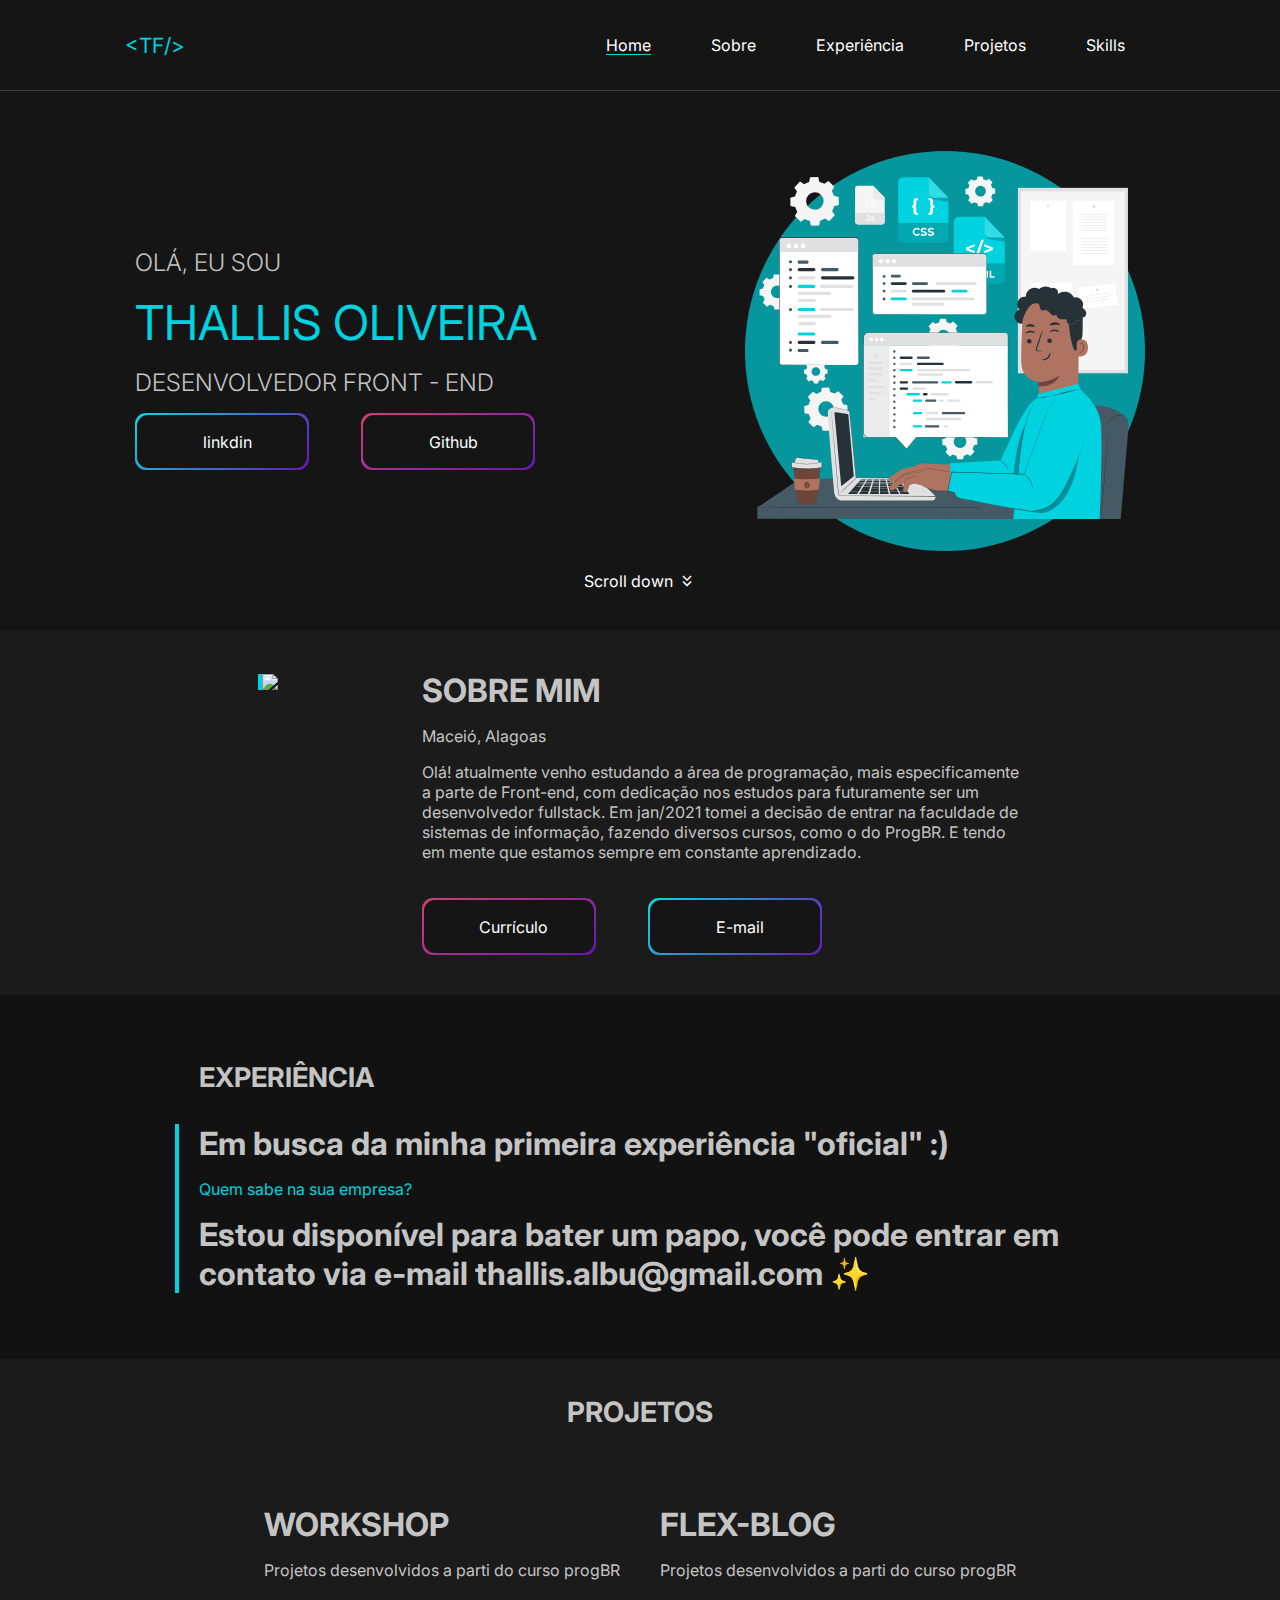
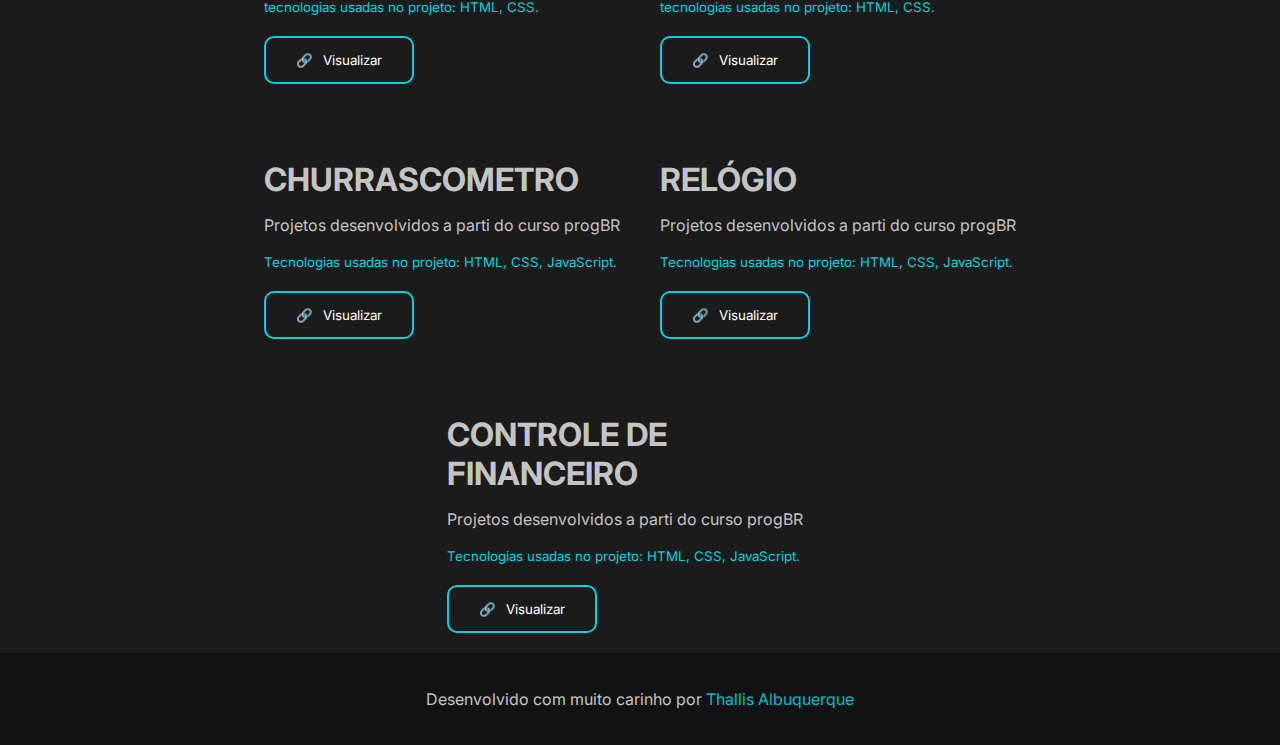
==== index.html @ 03c3c73e "portfolio" ====
<!DOCTYPE html>
<html lang="pt">
<head>
    <meta charset="UTF-8">
    <meta http-equiv="X-UA-Compatible" content="IE=edge">
    <meta name="viewport" content="width=device-width, initial-scale=1.0">
    <link rel="stylesheet" href="style.css">
    <script src="https://kit.fontawesome.com/e8c34b848c.js" crossorigin="anonymous"></script>
    <link rel="stylesheet" href="https://fonts.googleapis.com/css2?family=Material+Symbols+Outlined:opsz,wght,FILL,GRAD@20..48,100..700,0..1,-50..200" />
    <title>Thallis Fernando</title>
</head>
<body onresize="ajeitarMenu()">
 
    <header>
        <div class="cont-header">
            <div class="logo"> &lt;TF/&gt; </div>
            <nav>
                <a class="active" href="#">Home</a>
                <a href="#section-secundaria">Sobre</a>
                <a href="#exp">Experiência</a>
                <a href="#section4">Projetos</a>
                <a href="#">Skills</a>
            </nav>
            <!-- MENU CELULAR  -->
            <div class="menu-celular">
                <nav>
                    <a class="active" href="#">Home</a>
                    <a href="#section-secundaria">Sobre</a>
                    <a href="#exp">Experiência</a>
                    <a href="#section4">Projetos</a>
                    <a href="#">Skills</a>
                </nav>
            </div>
            <!-- MENU CELULAR  -->
            <i onclick="aparecerMenu()" class="material-symbols-outlined menu-h">
                menu
            </i>
        </div>
       
    </header>
    
    <section onclick="subirMenu()" id="section-principal">
        <div class="conteiner-i">
            <div class="names">
                <h1>OLÁ, EU SOU</h1>
                <span>THALLIS OLIVEIRA</span>
                <h1>DESENVOLVEDOR FRONT - END</h1>
                
                <div class="conteiner-btn">
                    <div id="linkdin-border">
                        <a target="_blank" class="inc"href="https://www.linkedin.com/in/thallis-albuquerque-a71464215/">
                            <button id="btn-linkdin"><i class="fa-brands fa-linkedin-in"></i> linkdin</button>
                        </a>
                    </div>
                    <div id="git-border">
                        <a target="_blank" class="inc" href="https://github.com/ThallisAlbuquerque">
                            <button id="btn-git"><i class="fa-brands fa-github"></i> Github</button>
                        </a>
                    </div>
                </div>
            </div>
            <div class="img vanila-tilt">
                <img  src="img/Hand coding-pana.svg">
            </div>
        </div>
         <a class="scroll" href="#section-secundaria">
            Scroll down <i class="material-symbols-outlined" id="seta">keyboard_double_arrow_down</i>
        </a>
    </section>

    <section id="section-secundaria">
        <div class="conteiner-curriculo" >
            <div id="minhafoto">
                <img  src="https://i.pinimg.com/originals/62/3a/a8/623aa8f9933ee9a286871bf6e0782538.jpg">
            </div>

            <div class="sobre-mim-conteiner">
                <div id="sobremimtxt">
                    <h1>SOBRE MIM</h1>
                    <p>Maceió, Alagoas</p>
                    <p>
                        Olá! atualmente venho estudando a área de programação, mais especificamente a parte de Front-end, com dedicação nos estudos para futuramente ser um desenvolvedor fullstack. Em jan/2021 tomei a decisão de entrar na faculdade de sistemas de informação, fazendo diversos cursos, como o do ProgBR. E tendo em mente que estamos sempre em constante aprendizado.
                    </p>
                </div>
                
                <div class="conteiner-btn" id="conteiner-btn">
                    <div id="git-border">
                        <a download="" class="inc" href="Currículo simples azul - cópia.pdf">
                            <button id="btn-git"><i class="fa-solid fa-download"></i> Currículo</button>
                        </a>
                    </div>  
                    <div id="linkdin-border">
                        <a class="inc"href="mailto:thallis.albu@gmail.com">
                            <button id="btn-linkdin"><i class="fa-regular fa-envelope"></i> E-mail</button>
                        </a>
                    </div>  
                </div>
            </div>
        </div>
    </section>

    <section class="section-tres" id="exp">
        <div class="conteiner-ex">
            <h1>EXPERIÊNCIA</h1>
            <div class="txt-ex">
                <h1>Em busca da minha primeira experiência "oficial" :)</h1>
                <p id="p-empresa">Quem sabe na sua empresa?</p>
                <h1>Estou disponível para bater um papo, você pode entrar em contato via e-mail thallis.albu@gmail.com ✨</h1>
            </div>
        </div>
    </section>

    <section id="section4">
        <h1 id="sec4">PROJETOS</h1>
        <div class="conteiner-projetos">
            <div class="projetos">
                <a target="_blank" href="/projetos/01 - workshop/index.html">
                    <img src="">
                </a>
                <h1>WORKSHOP</h1>
                <p>Projetos desenvolvidos a parti do curso progBR</p>
                <small>tecnologias usadas no projeto: HTML, CSS.</small><br>
                <a target="_blank" href="/projetos/01 - workshop/index.html"><button><span>🔗</span>Visualizar</button></a>
            </div>

            <div class="projetos">
                <a target="_blank" href="/projetos/02 - flex-blog/index.html">
                    <img src="">
                </a>
                <h1>FLEX-BLOG</h1>
                <p>Projetos desenvolvidos a parti do curso progBR</p>
                <small>tecnologias usadas no projeto: HTML, CSS.</small><br>
                <a target="_blank" href="/projetos/02 - flex-blog/index.html"><button><span>🔗</span>Visualizar</button></a>
            </div>

            <div class="projetos">
                <a target="_blank" href="/projetos/03 - churrascometro/index.html">
                    <img src="">
                </a>
                <h1>CHURRASCOMETRO</h1>
                <p>Projetos desenvolvidos a parti do curso progBR</p>
                <small>Tecnologias usadas no projeto: HTML, CSS, JavaScript.</small><br>
                <a target="_blank" href="/projetos/03 - churrascometro/index.html"><button><span>🔗</span>Visualizar</button></a>
            </div>

            <div class="projetos">
                <a target="_blank" href="/projetos/04 - relogio/index.html">
                    <img src="">
                </a>
                <h1>RELÓGIO</h1>
                <p>Projetos desenvolvidos a parti do curso progBR</p>
                <small>Tecnologias usadas no projeto: HTML, CSS, JavaScript.</small><br>
                <a target="_blank" href="/projetos/04 - relogio/index.html"><button><span>🔗</span>Visualizar</button></a>
            </div>

            <div class="projetos">
                <a target="_blank" href="/projetos/05 - contorle de finanças/index.html">
                    <img src="">
                </a>
                <h1>CONTROLE DE FINANCEIRO</h1>
                <p>Projetos desenvolvidos a parti do curso progBR</p>
                <small>Tecnologias usadas no projeto: HTML, CSS, JavaScript.</small><br>
                <a target="_blank" href="/projetos/05 - contorle de finanças/index.html"><button><span>🔗</span>Visualizar</button></a>
            </div>
        </div>
    </section>

    <footer>
        <div class="conteiner-footer">
            <p>
                Desenvolvido com muito carinho por 
                <a target="_blank" href="https://www.linkedin.com/in/thallis-albuquerque-a71464215/">Thallis Albuquerque</a>
            </p>
        </div>
    </footer>

    <script src="script.js"></script>
    <script src="vanilla-tilt.min.js"></script>
    <script type="text/javascript">        
        VanillaTilt.init(document.querySelector(".vanila-tilt"), {
            max: 25, 
            speed: 400     
        }); 
    </script>
</body>
</html>
---- style.css ----
@import url('https://fonts.googleapis.com/css2?family=Inter:wght@100;200;300;400;500;600;700;800;900&family=Nunito:ital,wght@0,200;0,300;0,400;0,500;0,600;0,700;0,800;0,900;1,200;1,300;1,400;1,500;1,600;1,700;1,800;1,900&family=Roboto:ital,wght@0,100;0,300;0,400;0,500;0,700;0,900;1,100;1,300;1,400;1,500;1,700;1,900&display=swap%27');


*{
    margin: 0;
    padding: 0;
    box-sizing: border-box;
    font-family: 'Inter', 'sans-serif';
    scroll-behavior: smooth;
}

::-webkit-scrollbar{
    width: 9px;
}

::-webkit-scrollbar-thumb{
    background-color: #00bbc5;
    border-radius: 10px;
}



:root{
    --preta:#151515;
    --verde:#00d2df;
    --cinza: #c4c4c4;
    --preto:#1b1b1b;

}

body{
    background-color: #121212;
}

h1,p{
    margin-top: 16px;
    margin-bottom: 16px;
}

 /* HEADER  */

header{
    background-color: var(--preta);
    padding: 15px  0;
    display: flex;
    justify-content: center;
    border-bottom: 1px solid rgba(128, 128, 128, 0.36); 
}

#section-principal{
    background-color: var(--preta);
    padding: 40px 0px;
}

.menu-celular{
    display: none;
    text-align: center;
}

.cont-header{
    padding: 10px;
    display: flex;
    flex-wrap: wrap;
    justify-content:space-between;
    width: 1050px;
    flex-wrap: wrap;
    align-items: center; 
    
}

.logo{
    font-size: 21px;
    color: var(--verde);
}

.cont-header > nav{
    display: flex;  
}

nav a{
    font-size: 16px;
    text-decoration: none;
    color: white;
    margin: 10px 30px;
    position: relative;
}

nav a::after{
    content: " ";
    width: 0%;
    height: 1px;
    background-color:var(--verde) ;
    position: absolute;
    bottom: 0;
    left: 0;
    transition: 0.5s ease-in-out;
}

nav a:hover::after{
    width: 100%;
}

.active::after{
    content: " ";
    width: 100%;
    height: 1px;
}

.menu-celular .active::after{
    width: 55%;
    left: 20px;
}

i.menu-h{
    color: var(--verde);
    font-size: 40px;
    cursor: pointer;
    display: none;
}

/*seção 1*/

.conteiner-i{
    padding: 20px;
    margin: auto;
    max-width: 1050px;
    display: flex;
    flex-wrap: wrap;
    justify-content: center;
    align-items: center;
    justify-content: space-between;
}

.names h1{
    color: var(--cinza);
    font-size: 24px;
    font-weight: 300;
}

.names span{
    font-size: 48px;
    color: var(--verde);
}

.img {
    width: 400px;
    background-color: #00d4dfad; 
    border-radius: 50%;   
}

.img img{
    display: block;
    width: 100%;
}

.inc button{
    width: 170px;
    padding: 16px 30px;
    border-radius: 11px;
    cursor: pointer;
    background-color:var(--preta) ;
    color: white;
    font-size: 16px;
    margin-top: 15px;
    margin: 0;
    border: none;
}

.inc button:hover{
    background-color: rgba(0, 0, 0, 0.676);
    text-shadow: 0px 0px 15px rgba(16, 215, 226, 1) ;
    transition: 0.3s ease-in ;
}

.conteiner-btn{
    max-width: 400px;
    display: flex;
    justify-content: space-between;   
}



#git-border{
    padding: 2px;
    border-radius: 11px ;
    background-image: linear-gradient(150deg,rgba(210, 64, 116, 1),rgba(101, 24, 180, 1));
    
}

#linkdin-border{
    padding: 2px;
    border-radius: 11px ;
    background-image: linear-gradient(-45deg,rgba(101, 24, 180, 1),rgba(16, 215, 226, 1));
    
}



.fa-brands{
    margin-right: 10px;
    font-size: 18px;
}


.scroll{
    display: flex;
    justify-content: center;
    align-items: center;
    color: white;
    text-decoration: none;
    transition: .4s;   
}

.scroll:hover{
    color: #00bbc5;
}

#seta{
    display: flex;
    justify-content: center;
    align-items: center;
    font-size: 18px;
    margin-left: 5px;
    animation-name: move;
    animation-duration: 0.3s;
    animation-iteration-count:infinite ;
    position: relative;
    animation-direction: alternate; 
    animation-timing-function: ease-in;
}


@keyframes move{
    from{top: 0px; }
    to{top: 3px; color: #00bbc5; }
}


#section-secundaria{
    background-color: var(--preto);
    padding: 40px 0px;
}


.conteiner-curriculo{
    display: flex;
    align-items: center;
    margin: auto;
    justify-content: space-evenly;
    flex-wrap: wrap;
    max-width: 1050px;
    padding: 0 20px;
}

#minhafoto{
    align-self: flex-start; 
    margin-top: 3px;
} 

.sobre-mim-conteiner{
    display: flex;
    flex-direction: column; 
    margin-left: 20px;
    max-width: 600px;
       
}
.sobre-mim-conteiner h1,p{
    color: #c4c4c4;
}
.sobre-mim-conteiner h1{
    margin-top: 0;
}

.sobre-mim-conteiner button{
    text-align: center;
}

.conteiner-curriculo img{
    width: 277px;
    border-left: #00d2df solid 4px;
}

.fa-download,.fa-envelope{
    margin-right: 10px;
    font-size: 18px;
}


#conteiner-btn{
    margin-top: 20px;
}

/*section-tres*/

.section-tres{
    padding: 50px ;
    
}

.conteiner-ex{
    max-width: 930px;
    margin: auto
}

.conteiner-ex > h1{
    color: var(--cinza);
    padding-left: 24px;
    font-size: 27px;
    margin-bottom: 30px;
  
}


.txt-ex{
    color: var(--cinza);
    flex: 2;
    border-left: #00d2df solid 4px;
    padding-left: 20px;
}

#p-empresa{
    color: #00d2df;
}


/*section-4*/

#section4{
    background-color: #1b1b1b;
   padding: 20px;
}

#sec4{
    text-align: center;
    color:var(--cinza) ;
    margin-bottom: 40px ;
    font-size: 28px;
    
}

.conteiner-projetos{
    margin: auto;
    display: flex;
    flex-wrap: wrap;
    justify-content: center;
    gap:40px;
    max-width: 1050px;
}

.projetos{
    max-width: 386px;
}

.projetos img{
    width: 100%;
    border-left: #00d2df solid 4px;
    cursor: pointer;
    transition: 0.8s;
}

.projetos img:hover{
    transform: scale(105%);
    border-left: 5px solid rgba(101, 24, 180, 1)

   
}



.projetos h1,p{
    color: var(--cinza);
}

.projetos small{
    color: #00d2df;
}

.projetos button{
    width: 150px;
    height: 48px;
    border-radius: 10px;
    margin-top: 20px;
    border: #00d2df solid 2px;
    background-color: transparent;
    color: white;
    display: flex;
    justify-content: center;
    align-items: center;
    gap: 0 10px;
    cursor: pointer;  
    transition: 0.5s;
}

.projetos a{
    text-decoration: none;
}

.projetos button:hover{
    background-color: #272727;
    text-shadow: 1px 1px 3px #00bbc5;
    box-shadow: 0px 0px 8px #00bbc5;
}

.projetos button:hover span{
    text-shadow:none;
}


footer{
    padding: 20px;
}


.conteiner-footer{
    text-align: center;
    max-width: 1050px;
    margin: auto;

}

.conteiner-footer a{
    text-decoration: none;
    color:#00bbc5;
    transition: 0.7s;
}

.conteiner-footer a:hover{
   color: rgba(101, 24, 180, 1)
}

@media(max-width:370px){
    .txt-ex h1{
        font-size: 16px;
    }
}

@media(max-width:865px){

    .cont-header > nav{
        display: none;
    }

    .cont-header > .menu-celular > nav{
        display: flex;
        gap: 20px 0px;
        flex-direction: column;
        margin-top: 40px;
    }
    
    .conteiner-i{
        justify-content: center;
        text-align: center;
    }
    
    .img{
        margin-top: 35px;
    }
    
    .conteiner-btn{
        max-width: 100%;
        justify-content: space-evenly;
    }
    
    i.menu-h{
        display:block;
        align-self: flex-start;
    }
    
    .active::after{
        width: 66%;
    }
    nav a:hover::after{
        width: 0%;
    }
    .img{
        display: none;
    }

    .projetos{
        display: flex;
        flex-direction: column;
        align-items: center;
        text-align: center;
    }

    .scroll{
        margin-top: 60px;
    }
 
}


@media(max-width:936px) {
    #sobremimtxt{
        text-align: center !important;
    }
    .conteiner-btn{
        margin: auto;
        width: 100%;
        flex-wrap: wrap;
        gap:1.5em;
    }

    .sobre-mim-conteiner{
        margin-left: 0px;
    }

    .sobre-mim-conteiner h1{
        margin-top: 16px;
    }
   
    
}
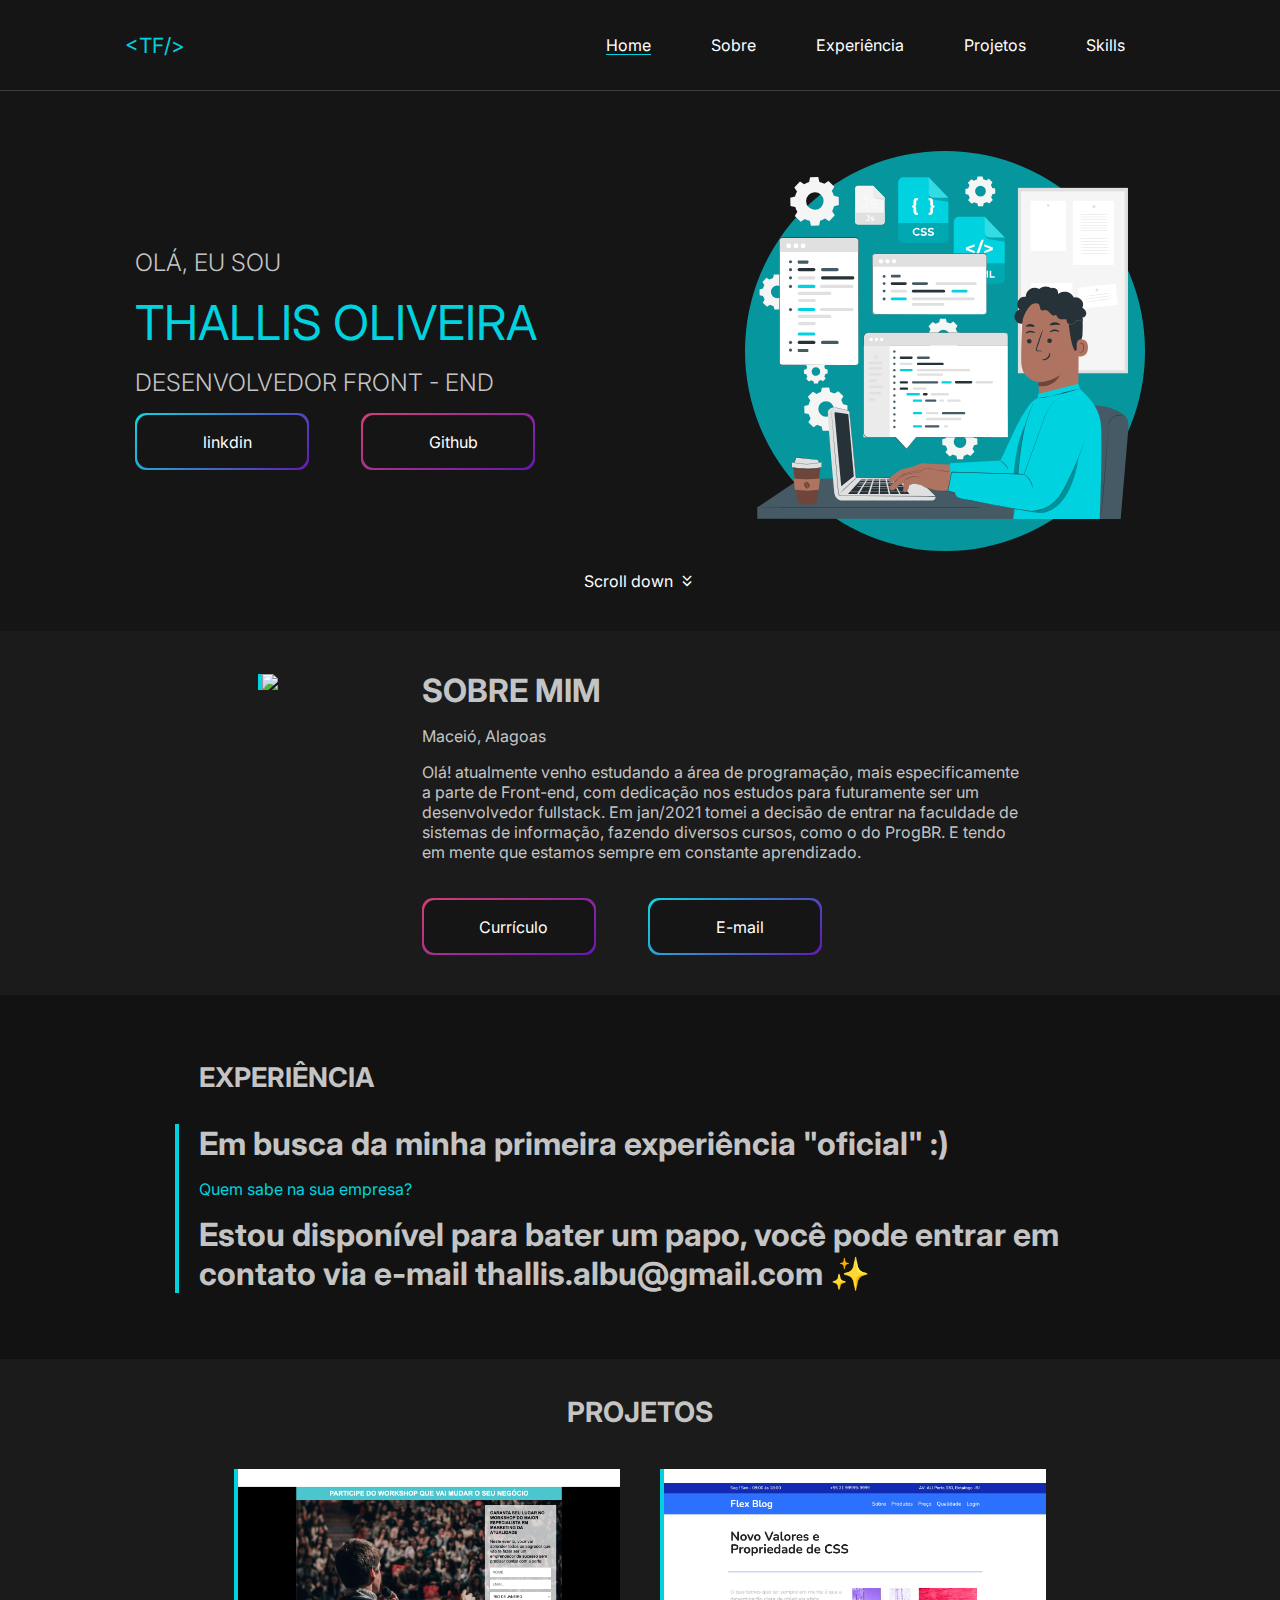
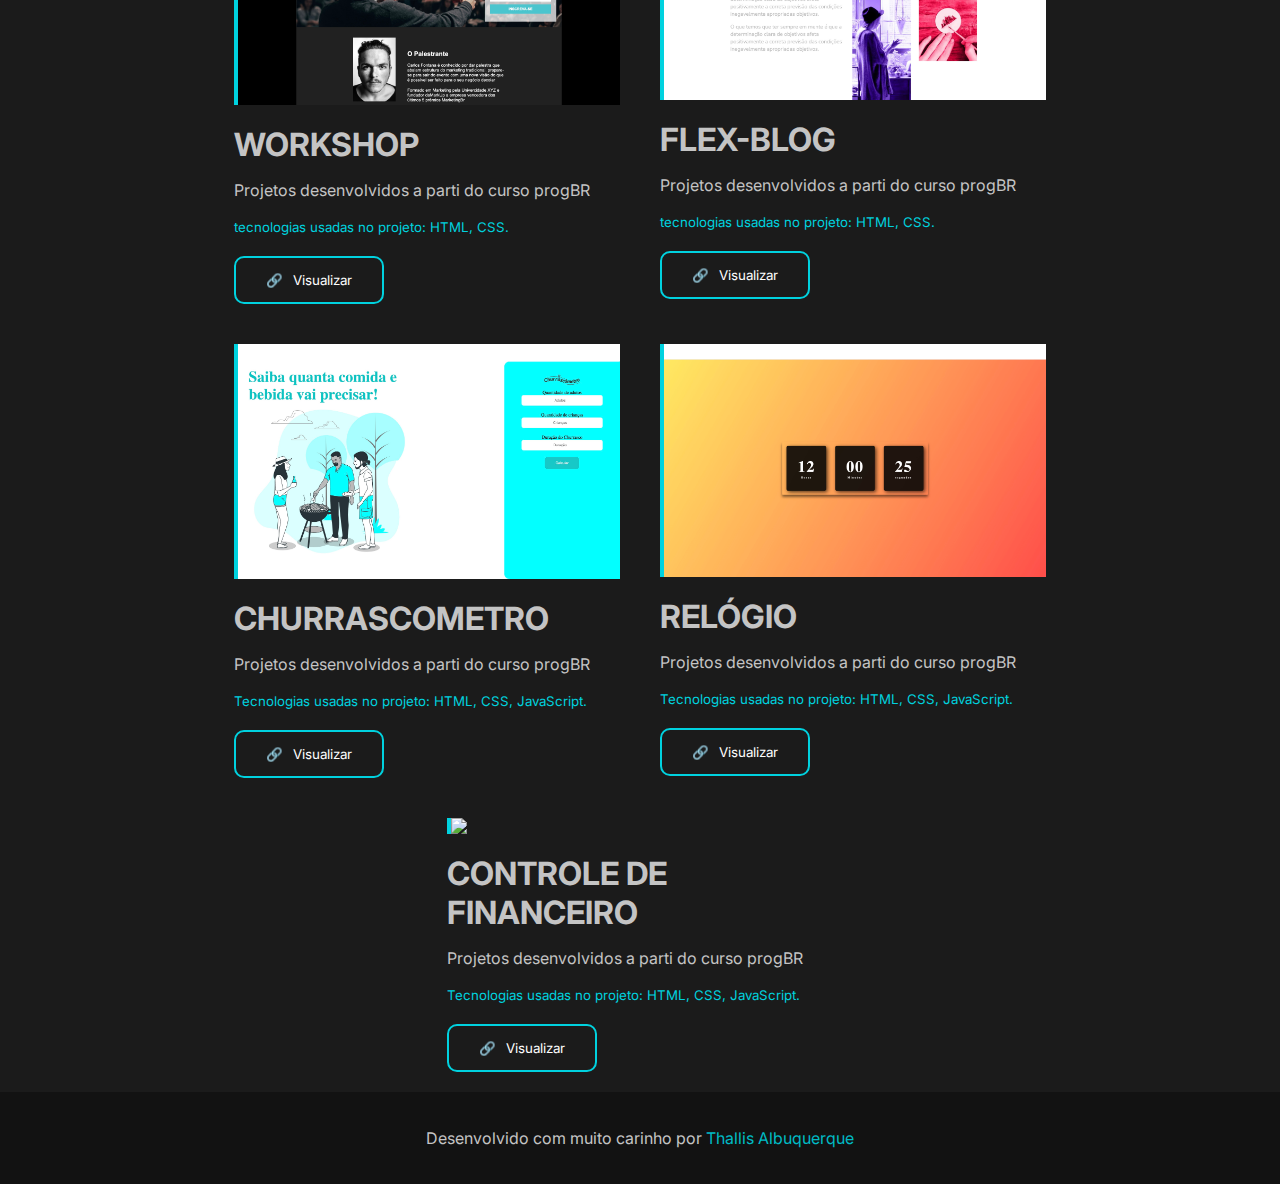
==== commit 2aeac184: "atualizandoPort" ====
--- a/index.html
+++ b/index.html
@@ -114,53 +114,53 @@
         <h1 id="sec4">PROJETOS</h1>
         <div class="conteiner-projetos">
             <div class="projetos">
-                <a target="_blank" href="/projetos/01 - workshop/index.html">
-                    <img src="">
+                <a target="_blank" href="https://thallisalbuquerque.github.io/workshop/">
+                    <img src="/img/workshop.jpeg">
                 </a>
                 <h1>WORKSHOP</h1>
                 <p>Projetos desenvolvidos a parti do curso progBR</p>
                 <small>tecnologias usadas no projeto: HTML, CSS.</small><br>
-                <a target="_blank" href="/projetos/01 - workshop/index.html"><button><span>🔗</span>Visualizar</button></a>
+                <a target="_blank" href="https://thallisalbuquerque.github.io/workshop/"><button><span>🔗</span>Visualizar</button></a>
             </div>
 
             <div class="projetos">
-                <a target="_blank" href="/projetos/02 - flex-blog/index.html">
-                    <img src="">
+                <a target="_blank" href="https://thallisalbuquerque.github.io/flex-blog/">
+                    <img src="/img/flexblog.jpeg">
                 </a>
                 <h1>FLEX-BLOG</h1>
                 <p>Projetos desenvolvidos a parti do curso progBR</p>
                 <small>tecnologias usadas no projeto: HTML, CSS.</small><br>
-                <a target="_blank" href="/projetos/02 - flex-blog/index.html"><button><span>🔗</span>Visualizar</button></a>
+                <a target="_blank" href="https://thallisalbuquerque.github.io/flex-blog/"><button><span>🔗</span>Visualizar</button></a>
             </div>
 
             <div class="projetos">
-                <a target="_blank" href="/projetos/03 - churrascometro/index.html">
-                    <img src="">
+                <a target="_blank" href="https://thallisalbuquerque.github.io/churrascometro/">
+                    <img src="/img/churrascometro.jpeg">
                 </a>
                 <h1>CHURRASCOMETRO</h1>
                 <p>Projetos desenvolvidos a parti do curso progBR</p>
                 <small>Tecnologias usadas no projeto: HTML, CSS, JavaScript.</small><br>
-                <a target="_blank" href="/projetos/03 - churrascometro/index.html"><button><span>🔗</span>Visualizar</button></a>
+                <a target="_blank" href="https://thallisalbuquerque.github.io/churrascometro/"><button><span>🔗</span>Visualizar</button></a>
             </div>
 
             <div class="projetos">
-                <a target="_blank" href="/projetos/04 - relogio/index.html">
-                    <img src="">
+                <a target="_blank" href="https://thallisalbuquerque.github.io/relogio/">
+                    <img src="/img/relogio.jpeg">
                 </a>
                 <h1>RELÓGIO</h1>
                 <p>Projetos desenvolvidos a parti do curso progBR</p>
                 <small>Tecnologias usadas no projeto: HTML, CSS, JavaScript.</small><br>
-                <a target="_blank" href="/projetos/04 - relogio/index.html"><button><span>🔗</span>Visualizar</button></a>
+                <a target="_blank" href="https://thallisalbuquerque.github.io/relogio/"><button><span>🔗</span>Visualizar</button></a>
             </div>
 
             <div class="projetos">
-                <a target="_blank" href="/projetos/05 - contorle de finanças/index.html">
-                    <img src="">
+                <a target="_blank" href="https://thallisalbuquerque.github.io/controlefinancas/">
+                    <img src="/img/finaças.jpeg">
                 </a>
                 <h1>CONTROLE DE FINANCEIRO</h1>
                 <p>Projetos desenvolvidos a parti do curso progBR</p>
                 <small>Tecnologias usadas no projeto: HTML, CSS, JavaScript.</small><br>
-                <a target="_blank" href="/projetos/05 - contorle de finanças/index.html"><button><span>🔗</span>Visualizar</button></a>
+                <a target="_blank" href="https://thallisalbuquerque.github.io/controlefinancas/"><button><span>🔗</span>Visualizar</button></a>
             </div>
         </div>
     </section>
--- a/style.css
+++ b/style.css
@@ -360,9 +360,7 @@
 
 .projetos img:hover{
     transform: scale(105%);
-    border-left: 5px solid rgba(101, 24, 180, 1)
-
-   
+    border-left: 5px solid rgba(101, 24, 180, 1)   
 }
 
 
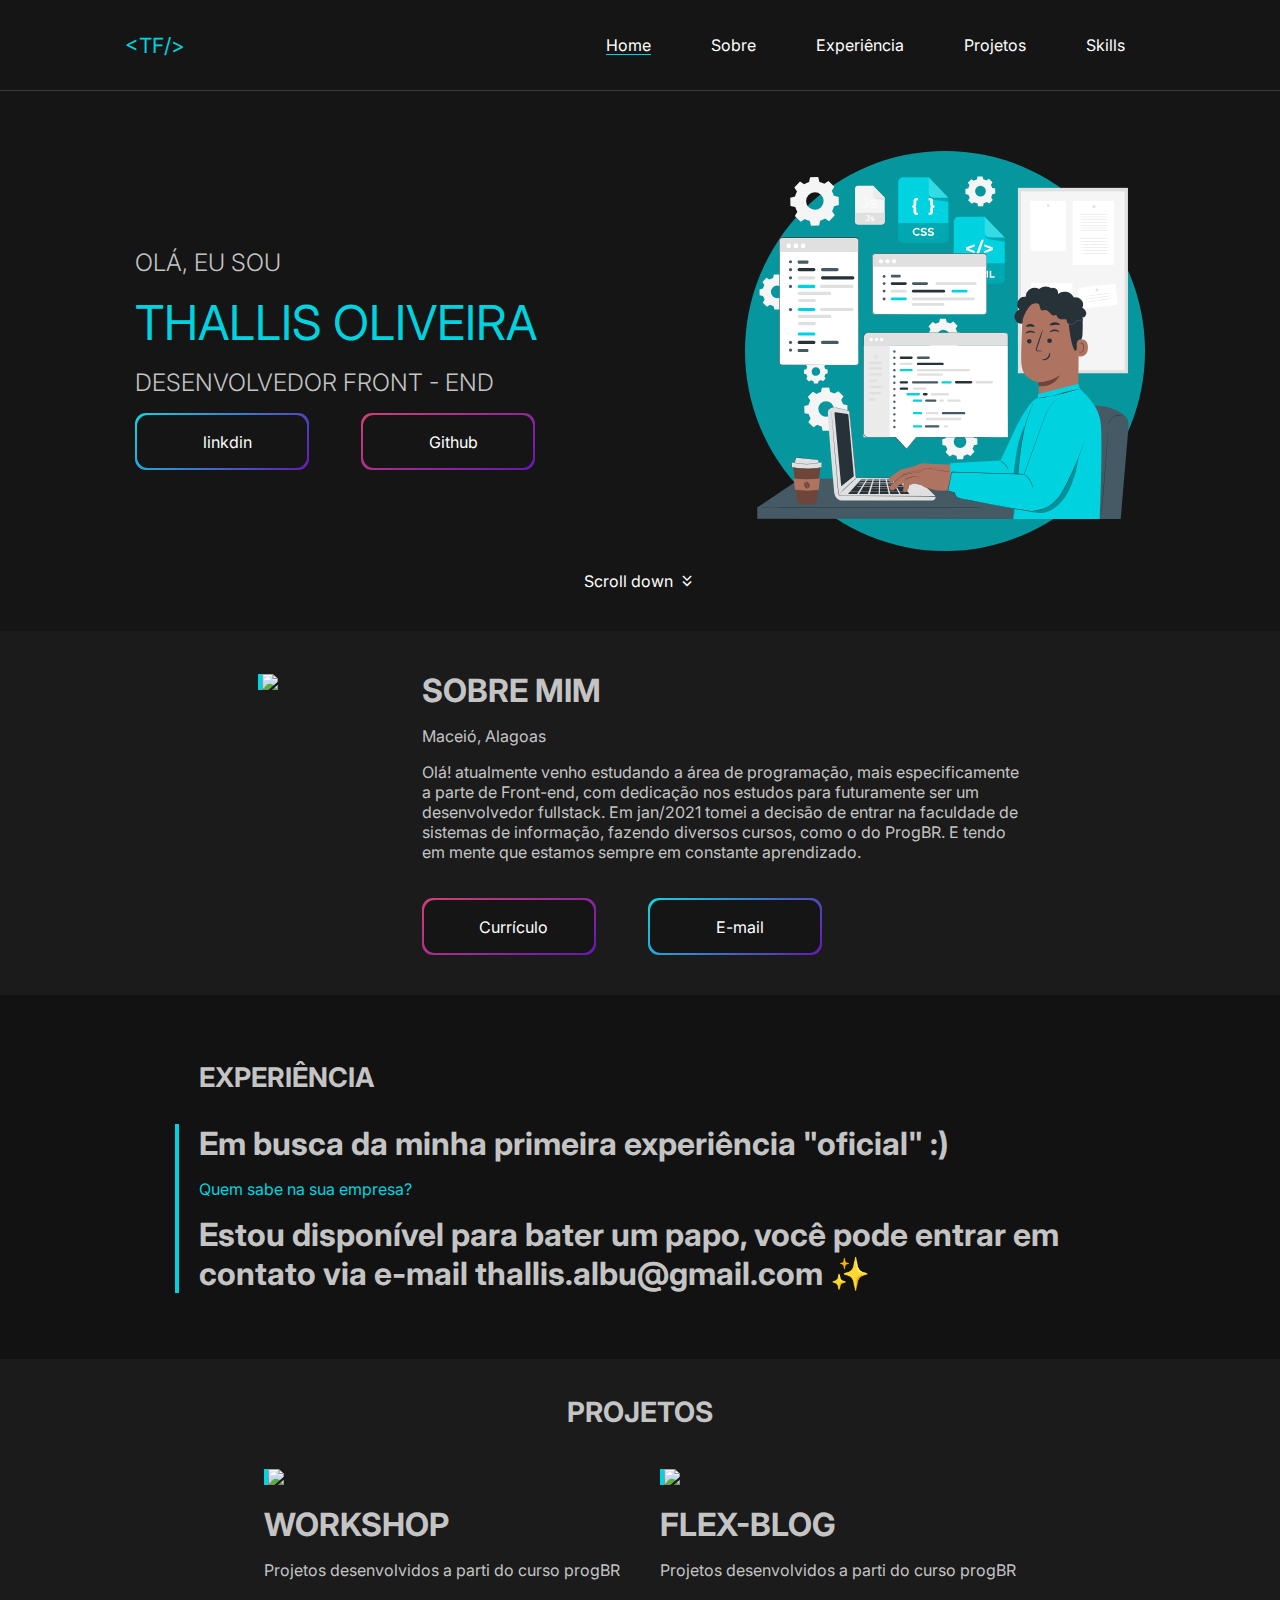
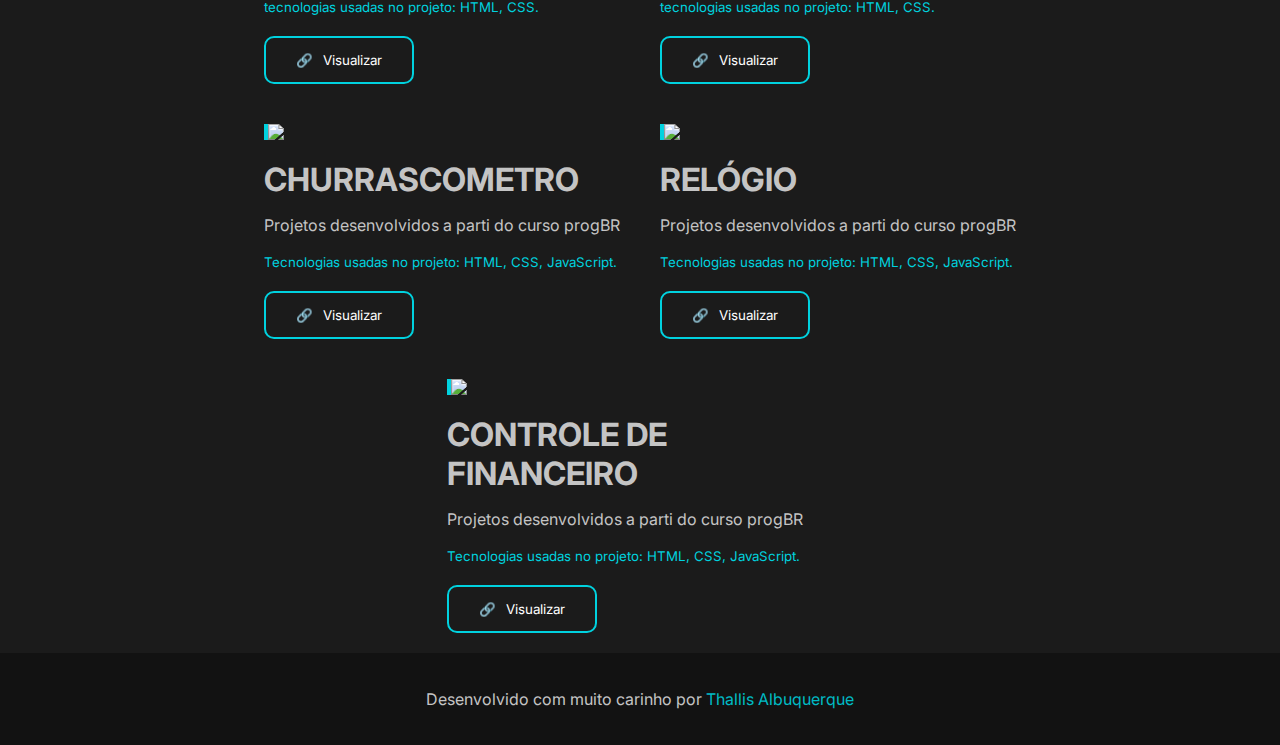
==== commit 8a74f609: "atualizando img" ====
--- a/index.html
+++ b/index.html
@@ -115,7 +115,7 @@
         <div class="conteiner-projetos">
             <div class="projetos">
                 <a target="_blank" href="https://thallisalbuquerque.github.io/workshop/">
-                    <img src="/img/workshop.jpeg">
+                    <img src="https://user-images.githubusercontent.com/133246153/238360014-1e2310bf-be19-4907-b158-4e0b9193915c.jpeg">
                 </a>
                 <h1>WORKSHOP</h1>
                 <p>Projetos desenvolvidos a parti do curso progBR</p>
@@ -125,7 +125,7 @@
 
             <div class="projetos">
                 <a target="_blank" href="https://thallisalbuquerque.github.io/flex-blog/">
-                    <img src="/img/flexblog.jpeg">
+                    <img src="https://user-images.githubusercontent.com/133246153/238358923-99937a48-a170-4d1c-9486-e865287b24c5.jpeg">
                 </a>
                 <h1>FLEX-BLOG</h1>
                 <p>Projetos desenvolvidos a parti do curso progBR</p>
@@ -135,7 +135,7 @@
 
             <div class="projetos">
                 <a target="_blank" href="https://thallisalbuquerque.github.io/churrascometro/">
-                    <img src="/img/churrascometro.jpeg">
+                    <img src="https://user-images.githubusercontent.com/133246153/238358464-e2ad6f94-626a-48fe-9b41-e875ac922715.jpeg">
                 </a>
                 <h1>CHURRASCOMETRO</h1>
                 <p>Projetos desenvolvidos a parti do curso progBR</p>
@@ -145,7 +145,7 @@
 
             <div class="projetos">
                 <a target="_blank" href="https://thallisalbuquerque.github.io/relogio/">
-                    <img src="/img/relogio.jpeg">
+                    <img src="https://user-images.githubusercontent.com/133246153/238358124-14519e2a-a55e-448a-8e08-cdf02dfab1e7.jpeg">
                 </a>
                 <h1>RELÓGIO</h1>
                 <p>Projetos desenvolvidos a parti do curso progBR</p>
@@ -155,7 +155,7 @@
 
             <div class="projetos">
                 <a target="_blank" href="https://thallisalbuquerque.github.io/controlefinancas/">
-                    <img src="/img/finaças.jpeg">
+                    <img src="https://user-images.githubusercontent.com/133246153/238358244-045ecfbc-dd1f-4c33-9cf6-4e84e4223147.jpeg">
                 </a>
                 <h1>CONTROLE DE FINANCEIRO</h1>
                 <p>Projetos desenvolvidos a parti do curso progBR</p>
